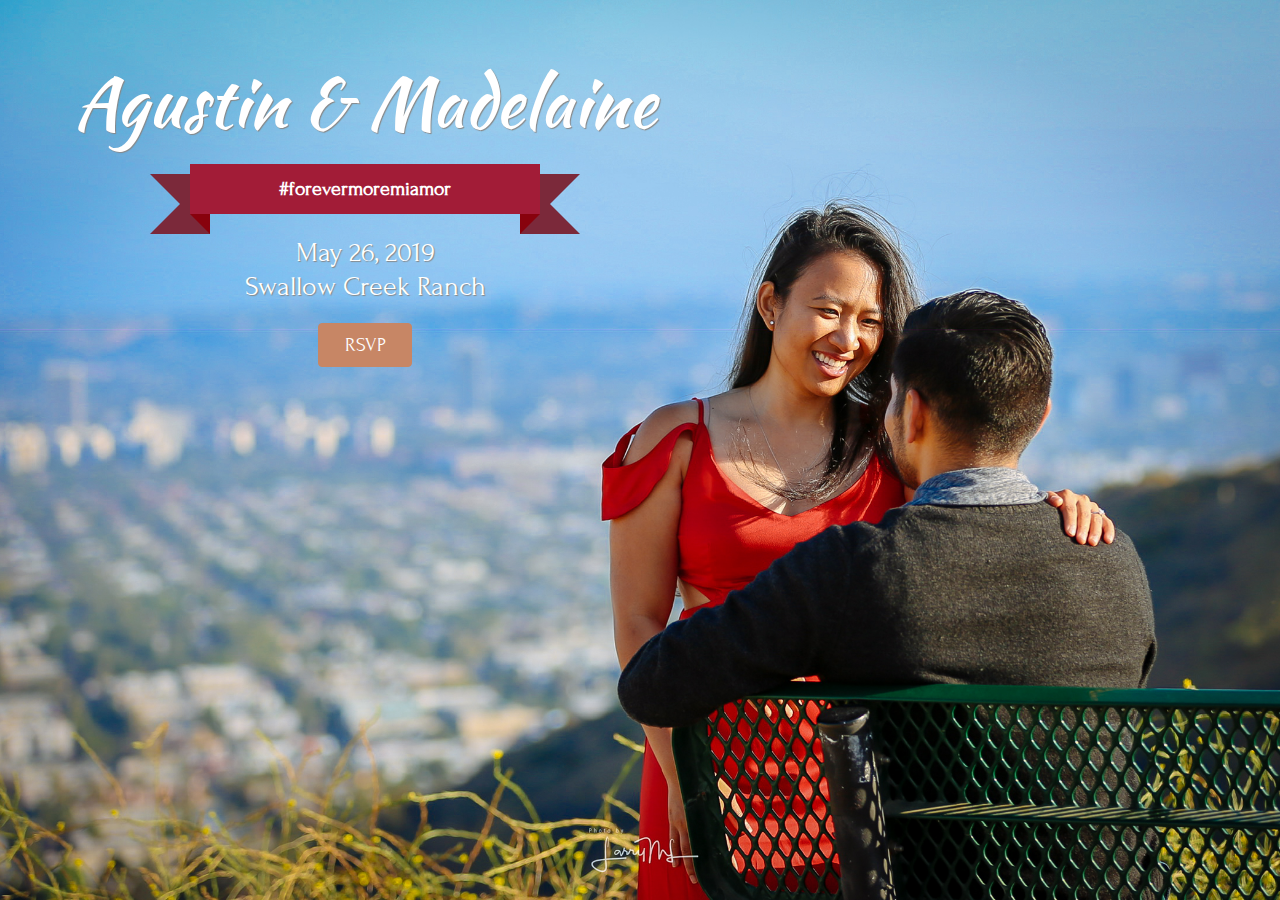
==== index.html @ ef80f37b "First pass on home and rsvp pages" ====
<!DOCTYPE html>
<html>
<head>
    <meta charset="utf-8">
    <meta http-equiv="X-UA-Compatible" content="IE=edge">
    <title>Agustin & Madeline</title>
    <meta name="viewport" content="width=device-width, initial-scale=1">
    <link rel="stylesheet" href="https://stackpath.bootstrapcdn.com/bootstrap/4.3.1/css/bootstrap.min.css">
	<link href="https://fonts.googleapis.com/css?family=Kaushan+Script|PT+Sans|Forum" rel="stylesheet">    
    <link rel="stylesheet" type="text/css" media="screen" href="home.css">
</head>
<body class="rsvp">
    <div class="splash">
        <h1>Agustin & Madelaine</h1>
        <!-- <h2>#forevermoremiamor</h2> -->
        <div class="ribbon">
            <strong class="ribbon-content">#forevermoremiamor</strong>
        </div>
        <p class="date">May 26, 2019</p>
        <p class="location">Swallow Creek Ranch</p>
        <a class="btn btn-outline-primary" href="rsvp.html">RSVP</a>
    </div>

    <script src="https://code.jquery.com/jquery-3.2.1.slim.min.js"
        integrity="sha384-KJ3o2DKtIkvYIK3UENzmM7KCkRr/rE9/Qpg6aAZGJwFDMVNA/GpGFF93hXpG5KkN"
        crossorigin="anonymous"></script>
    <script src="https://cdnjs.cloudflare.com/ajax/libs/popper.js/1.12.9/umd/popper.min.js"
        integrity="sha384-ApNbgh9B+Y1QKtv3Rn7W3mgPxhU9K/ScQsAP7hUibX39j7fakFPskvXusvfa0b4Q"
        crossorigin="anonymous"></script>
    <script src="https://maxcdn.bootstrapcdn.com/bootstrap/4.0.0/js/bootstrap.min.js"
        integrity="sha384-JZR6Spejh4U02d8jOt6vLEHfe/JQGiRRSQQxSfFWpi1MquVdAyjUar5+76PVCmYl"
        crossorigin="anonymous"></script>
</body>
</html>
---- home.css ----
body {
  background-image: url("images/mdagpix-46.jpg");
  background-size: cover;
  background-color: #87c2e0;
  background-position: 75% top;
  background-position: 75% 150px;
  background-repeat: no-repeat;
  height: 100vh;
  font-family: 'Bitter', sans-serif;
  font-family: 'Forum', sans-serif;
}

@media (min-width: 900px) {
  body {
    background-position: center 40%;
  }
}

.splash {
  text-align: center;
  color: white;
  width: 90%;
  margin: 0 auto;
  padding-top: 16px;
}

@media (min-width: 900px) {
  .splash {
    margin: 0;
    width: 660px;
    padding-top: 60px;
  }
}

@media (min-width: 1200px) {
  .splash {
    padding-left: 70px;
  }
}

.splash h1 {
  font-family: "Kaushan Script", cursive;
  font-size: 50px;
  text-shadow: 1px 1px 1px #888;
}

.splash h1 span {
  color: #A21C37;
}

@media (min-width: 900px) {
  .splash h1 {
    font-size: 70px;
    margin-bottom: 20px;
  }
}

.splash p {
  line-height: 1.0;
}

@media (min-width: 900px) {
  .splash p {
    line-height: 1.2;
  }
}

.splash .date, .splash .location {
  margin: 0;
  font-size: 24px;
  text-shadow: 1px 1px 1px #888;
}

@media (min-width: 900px) {
  .splash .date, .splash .location {
    font-size: 28px;
  }
}

.splash .location {
  margin-bottom: 12px;
}

@media (min-width: 900px) {
  .splash .location {
    margin-bottom: 20px;
  }
}

.splash a {
  border-color: #c78665;
  border-color: #c78665;
  display: inline-block;
  color: #c78665;
  background: #c78665;
  color: white;
  padding-left: 1.6rem;
  padding-right: 1.6rem;
}

@media (min-width: 900px) {
  .splash a {
    font-size: 20px;
  }
}

.splash a.btn:hover, .splash a.btn:active {
  background: #81553e;
  border-color: #81553e;
}

.splash .ribbon {
  font-size: 18px;
  width: 70%;
  max-width: 280px;
  position: relative;
  background: #A21C37;
  color: #fff;
  text-align: center;
  padding: 10px 0;
  margin: 15px auto 22px;
}

@media (min-width: 900px) {
  .splash .ribbon {
    max-width: 350px;
    font-size: 20px;
  }
}

.splash .ribbon:before, .splash .ribbon:after {
  content: "";
  position: absolute;
  display: block;
  bottom: -1em;
  border: 1.5em solid #7b293a;
  z-index: -1;
}

.splash .ribbon:before {
  left: -2em;
  border-right-width: 1.5em;
  border-left-color: transparent;
}

.splash .ribbon:after {
  right: -2em;
  border-left-width: 1.5em;
  border-right-color: transparent;
}

.splash .ribbon .ribbon-content:before, .splash .ribbon .ribbon-content:after {
  content: "";
  position: absolute;
  display: block;
  border-style: solid;
  border-color: #88020d transparent transparent transparent;
  bottom: -1em;
}

.splash .ribbon .ribbon-content:before {
  left: 0;
  border-width: 1em 0 0 1em;
}

.splash .ribbon .ribbon-content:after {
  right: 0;
  border-width: 1em 1em 0 0;
}

.navbar-brand {
  font-family: "Kaushan Script", cursive;
}
/*# sourceMappingURL=home.css.map */
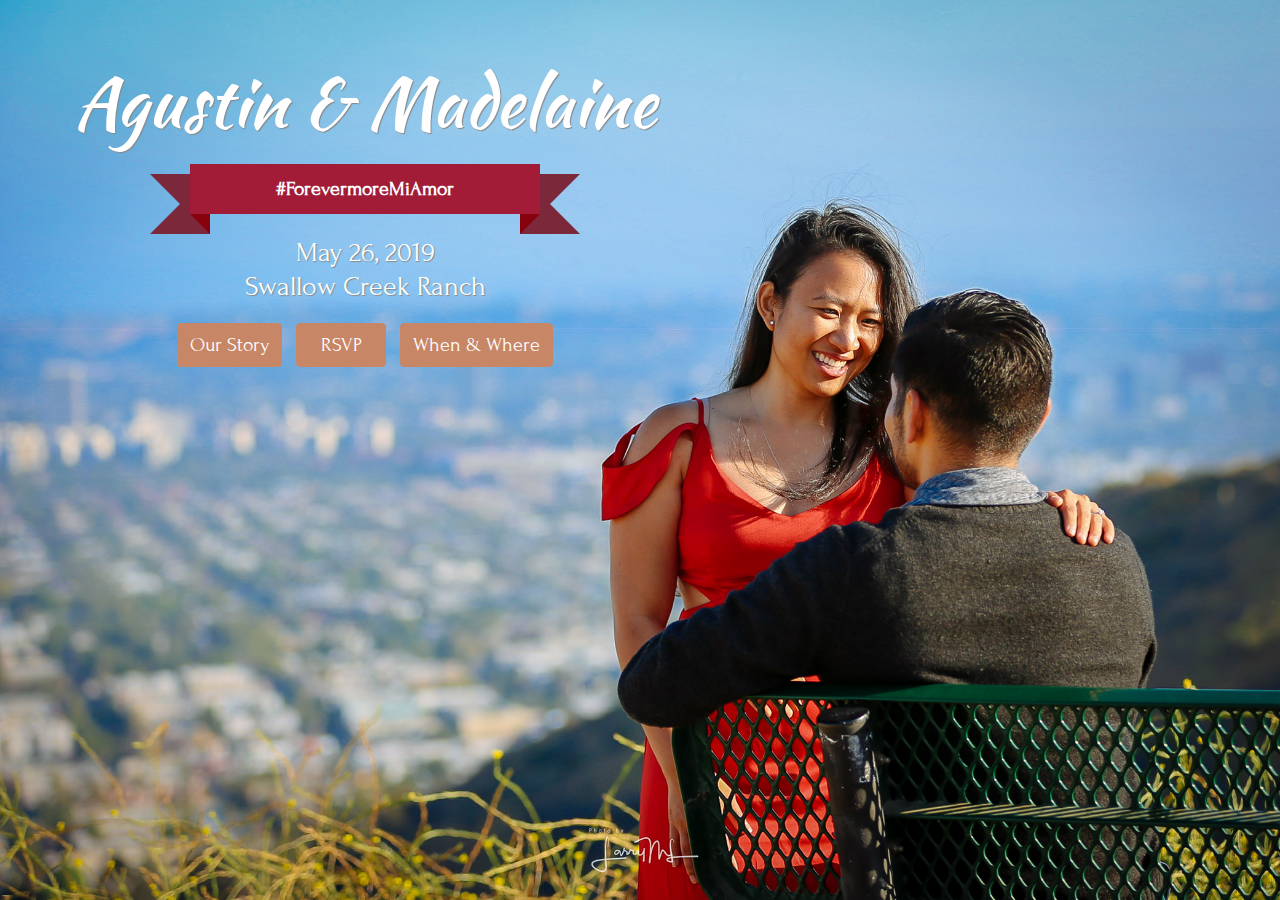
==== commit a0556d1d: "Add When & Where page" ====
--- a/index.html
+++ b/index.html
@@ -14,11 +14,13 @@
         <h1>Agustin & Madelaine</h1>
         <!-- <h2>#forevermoremiamor</h2> -->
         <div class="ribbon">
-            <strong class="ribbon-content">#forevermoremiamor</strong>
+            <strong class="ribbon-content">#ForevermoreMiAmor</strong>
         </div>
         <p class="date">May 26, 2019</p>
         <p class="location">Swallow Creek Ranch</p>
+        <a class="btn btn-outline-primary" href="our-story.html">Our Story</a>
         <a class="btn btn-outline-primary" href="rsvp.html">RSVP</a>
+        <a class="btn btn-outline-primary" href="when-and-where.html">When & Where</a>
     </div>
 
     <script src="https://code.jquery.com/jquery-3.2.1.slim.min.js"
--- a/home.css
+++ b/home.css
@@ -93,14 +93,16 @@
   display: inline-block;
   color: #c78665;
   background: #c78665;
+  margin: 0px;
+  min-width: 90px;
   color: white;
-  padding-left: 1.6rem;
-  padding-right: 1.6rem;
 }
 
 @media (min-width: 900px) {
   .splash a {
     font-size: 20px;
+    margin-left: 5px;
+    margin-right: 5px;
   }
 }
 
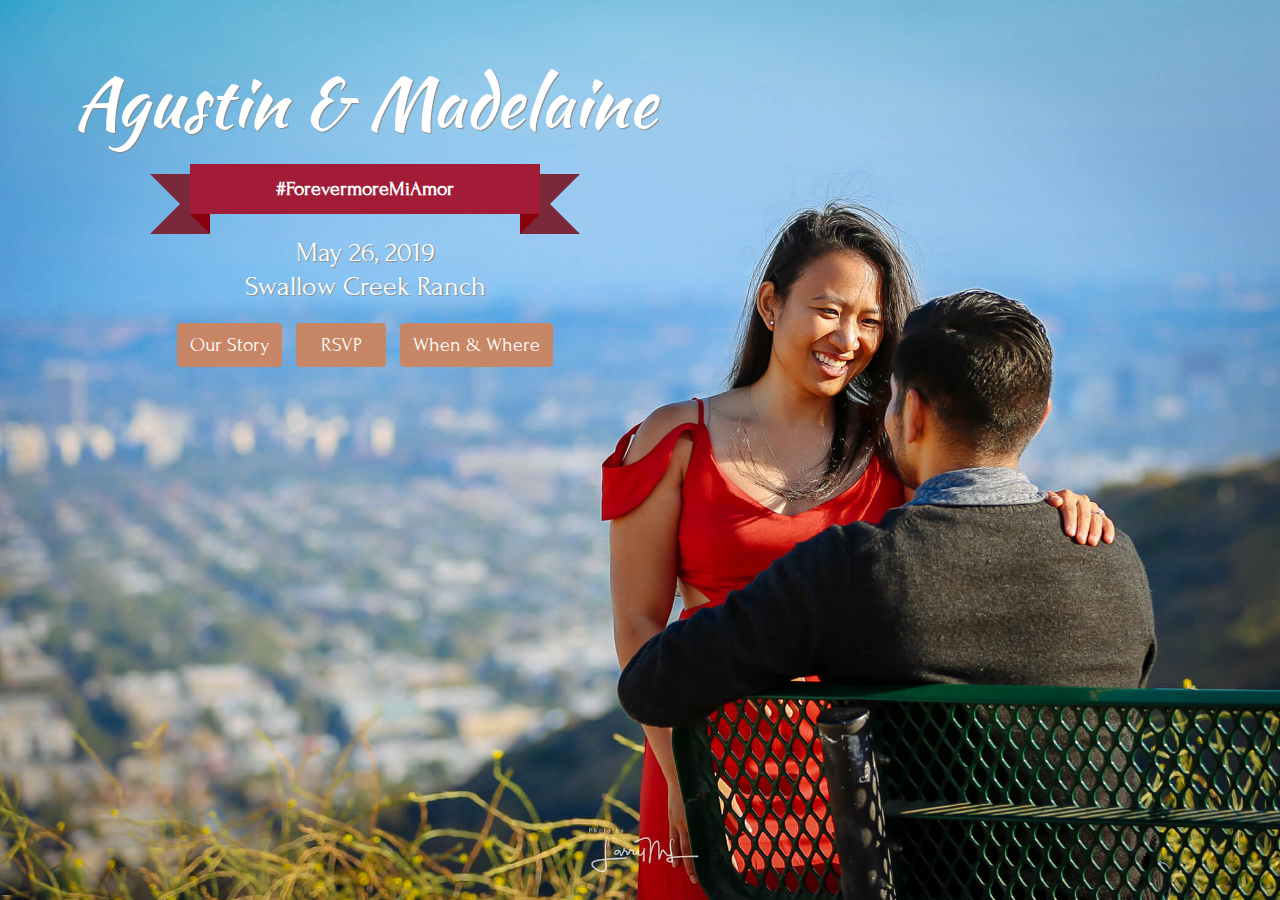
==== commit 8e603a30: "Fix typo in title of all pages" ====
--- a/index.html
+++ b/index.html
@@ -3,7 +3,7 @@
 <head>
     <meta charset="utf-8">
     <meta http-equiv="X-UA-Compatible" content="IE=edge">
-    <title>Agustin & Madeline</title>
+    <title>Agustin & Madelaine</title>
     <meta name="viewport" content="width=device-width, initial-scale=1">
     <link rel="stylesheet" href="https://stackpath.bootstrapcdn.com/bootstrap/4.3.1/css/bootstrap.min.css">
 	<link href="https://fonts.googleapis.com/css?family=Kaushan+Script|PT+Sans|Forum" rel="stylesheet">    
